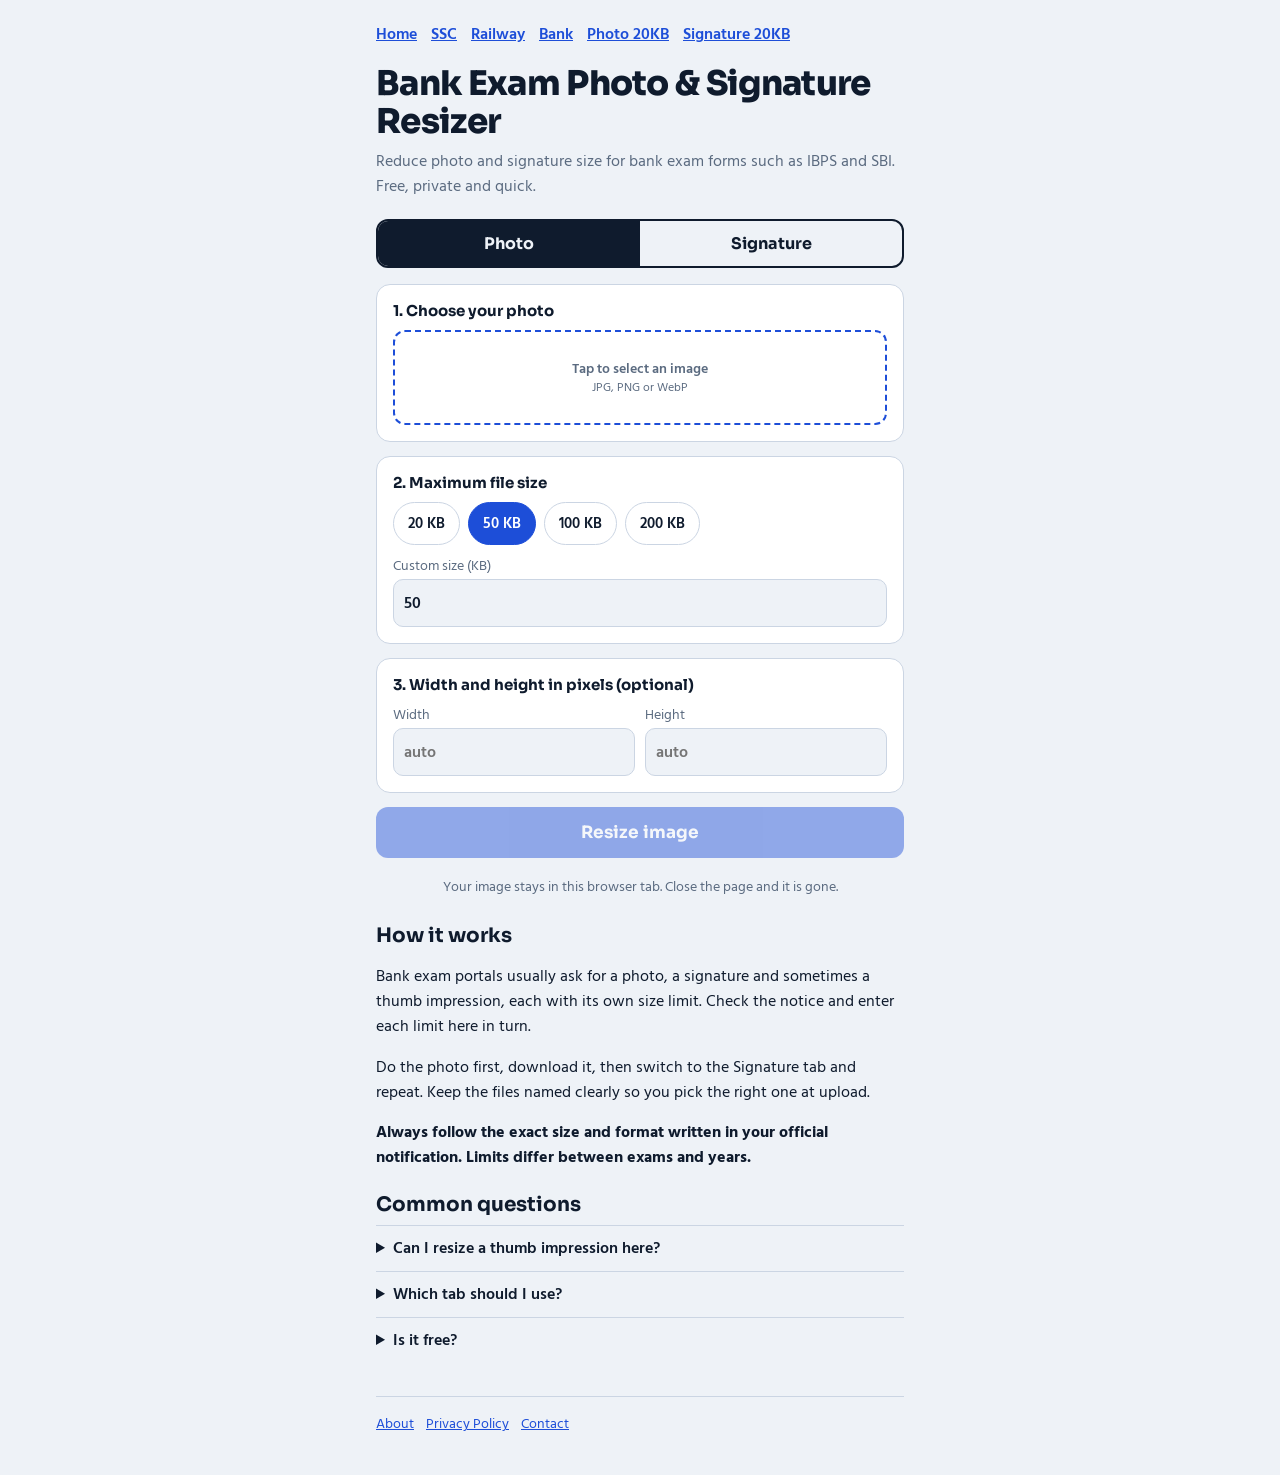
==== bank.html @ f3f5e994 "Create bank.html" ====
<!DOCTYPE html>
<html lang="en"><head><meta charset="utf-8"><meta name="viewport" content="width=device-width, initial-scale=1, viewport-fit=cover"><title>Bank Exam Photo &amp; Signature Resizer (IBPS, SBI) – Reduce KB</title><meta name="description" content="Reduce photo and signature size for bank exam forms such as IBPS and SBI. Free, private and quick."><link rel="stylesheet" href="https://fonts.googleapis.com/css2?family=Hind+Siliguri:wght@400;600;700&family=Sora:wght@500;700;800&display=swap"><link rel="stylesheet" href="/style.css"></head><body><main><nav class="top"><a href="/">Home</a><a href="/ssc">SSC</a><a href="/railway">Railway</a><a href="/bank">Bank</a><a href="/photo-20kb">Photo 20KB</a><a href="/signature-20kb">Signature 20KB</a></nav><h1>Bank Exam Photo &amp; Signature Resizer</h1><p class="sub">Reduce photo and signature size for bank exam forms such as IBPS and SBI. Free, private and quick.</p><div class="tabs" role="tablist">
<button role="tab" id="t-photo" aria-selected="true">Photo</button>
<button role="tab" id="t-sign" aria-selected="false">Signature</button>
</div>

<div class="card">
<h2 id="h-up">1. Choose your photo</h2>
<label class="drop"><span id="fname">Tap to select an image</span><small>JPG, PNG or WebP</small><input type="file" id="file" accept="image/*"></label>
</div>

<div class="card">
<h2>2. Maximum file size</h2>
<div class="chips" id="chips"></div>
<label>Custom size (KB)<input type="number" id="kb" min="2" max="5000" inputmode="numeric"></label>
</div>

<div class="card">
<h2>3. Width and height in pixels (optional)</h2>
<div class="row">
<label>Width<input type="number" id="w" min="20" max="4000" inputmode="numeric" placeholder="auto"></label>
<label>Height<input type="number" id="h" min="20" max="4000" inputmode="numeric" placeholder="auto"></label>
</div>
</div>

<button class="go" id="go" disabled>Resize image</button>

<div class="card" id="res" style="margin-top:14px" aria-live="polite">
<img id="prev" alt="Resized preview">
<p class="stat" id="stat"></p>
<p class="note" id="warn"></p>
<button class="go" id="dl" style="margin-top:12px">Download JPG</button>
<p class="note" id="hint"></p>
</div>

<p class="priv">Your image stays in this browser tab. Close the page and it is gone.</p><section class="guide"><h2>How it works</h2><p>Bank exam portals usually ask for a photo, a signature and sometimes a thumb impression, each with its own size limit. Check the notice and enter each limit here in turn.</p><p>Do the photo first, download it, then switch to the Signature tab and repeat. Keep the files named clearly so you pick the right one at upload.</p><p><strong>Always follow the exact size and format written in your official notification. Limits differ between exams and years.</strong></p><h2>Common questions</h2><details><summary>Can I resize a thumb impression here?</summary><p>Yes. Upload the scanned image on either tab and set the size your form asks for.</p></details><details><summary>Which tab should I use?</summary><p>Photo or Signature only changes the suggested sizes. Both tabs give the same result for any size you type.</p></details><details><summary>Is it free?</summary><p>Yes, there is no sign-up and no limit on how many images you resize.</p></details></section><footer><a href="/about">About</a><a href="/privacy">Privacy Policy</a><a href="/contact">Contact</a></footer></main><script>window.PAGE={mode:"photo",kb:50};</script><script src="/app.js"></script></body></html>
---- style.css ----
:root{--bg:#EEF2F7;--panel:#fff;--ink:#0F1B2D;--mute:#5B6B80;--line:#CBD5E3;--acc:#1D4ED8;--accink:#fff;--ok:#12803F;--bad:#B93222;
box-sizing:border-box;padding-top:env(safe-area-inset-top,0px);padding-bottom:env(safe-area-inset-bottom,0px)}
@media (prefers-color-scheme:dark){:root:not([data-theme="light"]){--bg:#0C1422;--panel:#142036;--ink:#E8EEF8;--mute:#93A3BB;--line:#2A3A55;--acc:#6D93FF;--accink:#08122A;--ok:#4CC27F;--bad:#FF8A78}}
:root[data-theme="dark"]{--bg:#0C1422;--panel:#142036;--ink:#E8EEF8;--mute:#93A3BB;--line:#2A3A55;--acc:#6D93FF;--accink:#08122A;--ok:#4CC27F;--bad:#FF8A78}
html{scroll-padding-top:env(safe-area-inset-top,0px)}
*{box-sizing:border-box}
body{margin:0;background:var(--bg);color:var(--ink);font:400 16px/1.55 "Hind Siliguri",system-ui,sans-serif}
main{max-width:560px;margin:0 auto;padding:22px 16px 40px}
h1{font:800 clamp(26px,7vw,34px)/1.12 Sora,system-ui,sans-serif;margin:0 0 8px;letter-spacing:-.02em}
.sub{color:var(--mute);margin:0 0 20px}
.tabs{display:grid;grid-template-columns:1fr 1fr;border:2px solid var(--ink);border-radius:12px;overflow:hidden;margin-bottom:16px}
.tabs button{font:700 16px Sora,sans-serif;padding:12px;border:0;background:transparent;color:var(--ink);cursor:pointer}
.tabs button[aria-selected="true"]{background:var(--ink);color:var(--bg)}
.card{background:var(--panel);border:1px solid var(--line);border-radius:14px;padding:16px;margin-bottom:14px}
.card h2{font:700 15px Sora,sans-serif;margin:0 0 10px}
.drop{display:block;border:2px dashed var(--acc);border-radius:12px;padding:26px 12px;text-align:center;cursor:pointer;font-weight:600}
.drop small{display:block;color:var(--mute);font-weight:400}
input[type=file]{position:absolute;opacity:0;width:1px;height:1px}
.drop:focus-within{outline:3px solid var(--acc);outline-offset:2px}
.chips{display:flex;flex-wrap:wrap;gap:8px;margin-bottom:10px}
.chips button{font:600 15px "Hind Siliguri",sans-serif;padding:8px 14px;border-radius:999px;border:1.5px solid var(--line);background:transparent;color:var(--ink);cursor:pointer}
.chips button[aria-pressed="true"]{border-color:var(--acc);background:var(--acc);color:var(--accink)}
.row{display:grid;grid-template-columns:1fr 1fr;gap:10px}
label{display:block;font-size:14px;color:var(--mute)}
input[type=number]{width:100%;font:600 16px "Hind Siliguri",sans-serif;padding:10px;border:1.5px solid var(--line);border-radius:10px;background:var(--bg);color:var(--ink);margin-top:2px}
button:focus-visible,input:focus-visible{outline:3px solid var(--acc);outline-offset:2px}
.go{width:100%;font:700 17px Sora,sans-serif;padding:15px;border:0;border-radius:12px;background:var(--acc);color:var(--accink);cursor:pointer}
.go:disabled{opacity:.45;cursor:not-allowed}
#res{display:none}
#res img{display:block;max-width:100%;max-height:300px;margin:0 auto 12px;border:1px solid var(--line);border-radius:8px;background:#fff}
.stat{font-weight:600;text-align:center;margin:0 0 4px}
.ok{color:var(--ok)}.bad{color:var(--bad)}
.note{font-size:14px;color:var(--mute);text-align:center;margin:8px 0 0}
.priv{font-size:14px;color:var(--mute);text-align:center;margin-top:18px}

nav.top{display:flex;gap:14px;flex-wrap:wrap;font-weight:600;margin-bottom:18px}
a{color:var(--acc)}
.guide{margin-top:26px}.guide h2{font:700 20px Sora,sans-serif;margin:22px 0 8px}
.guide p,.guide li{max-width:70ch}
details{border-top:1px solid var(--line);padding:10px 0}summary{font-weight:600;cursor:pointer}
footer{margin-top:34px;padding-top:16px;border-top:1px solid var(--line);font-size:14px;color:var(--mute)}
footer a{margin-right:12px}
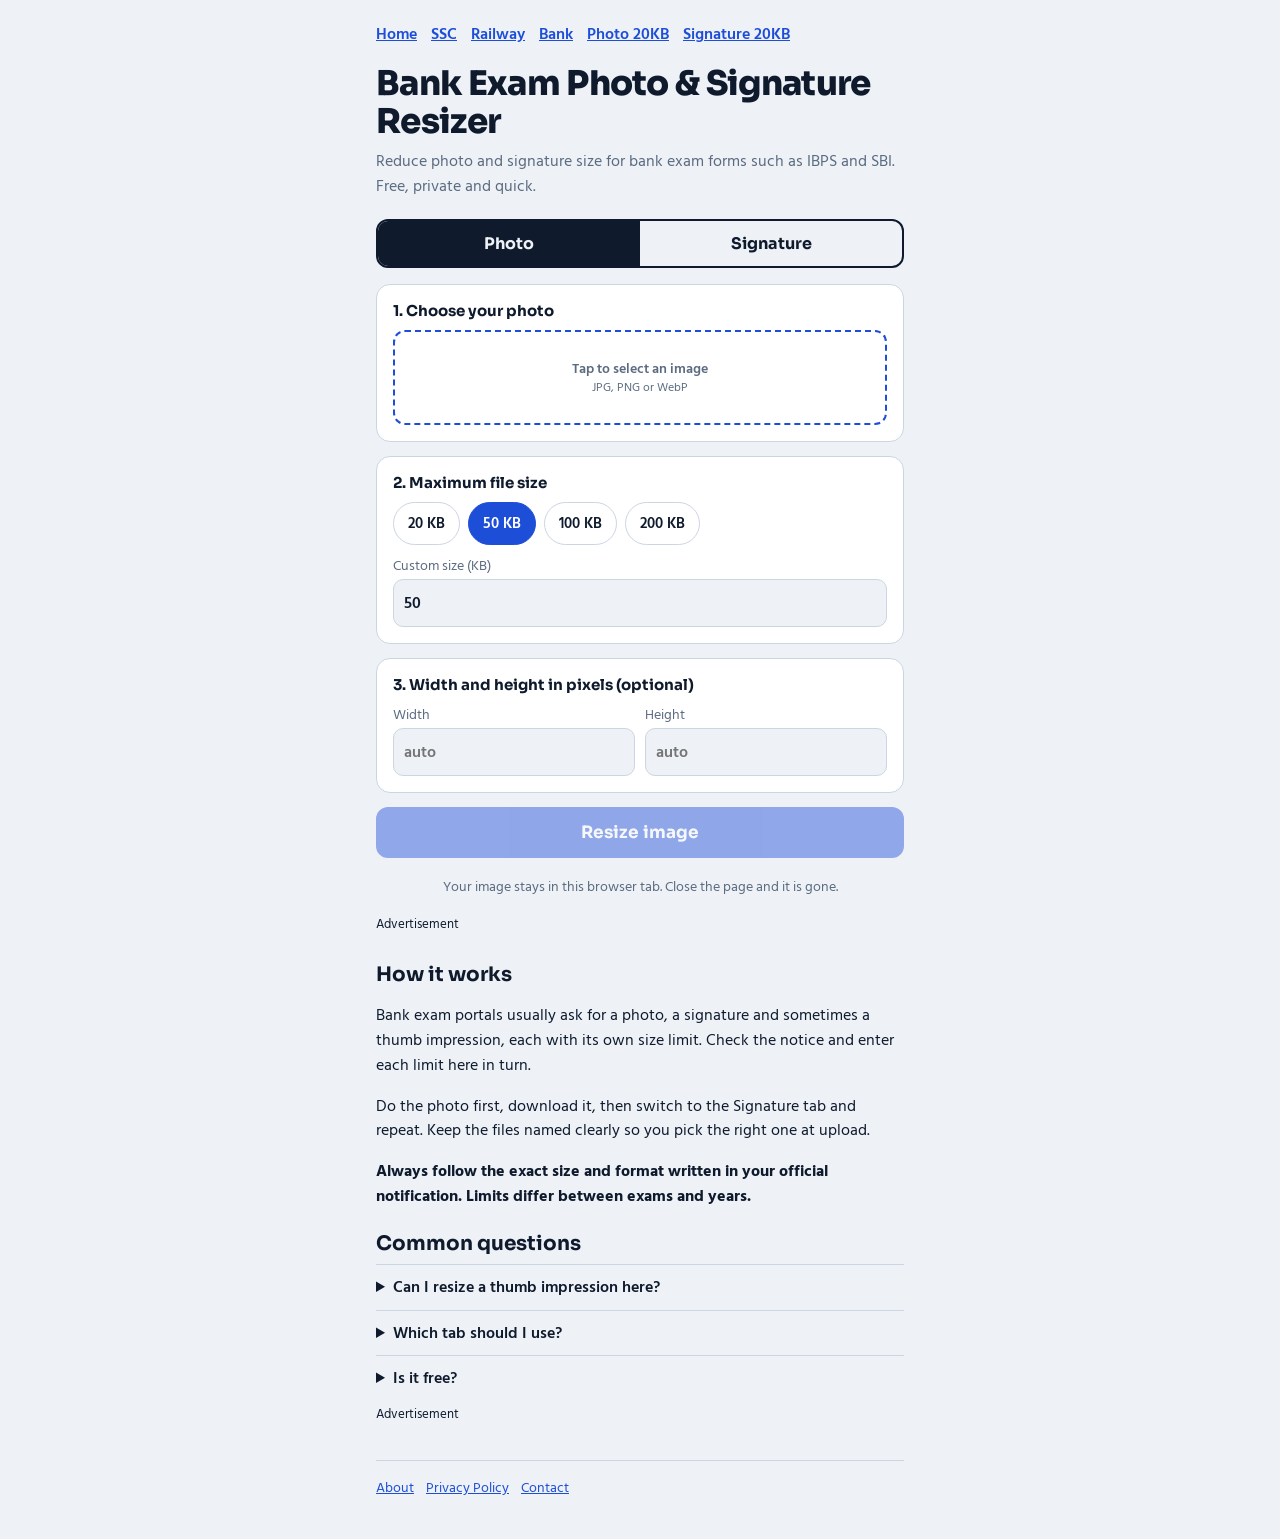
==== commit e183e268: "Update bank.html" ====
--- a/bank.html
+++ b/bank.html
@@ -33,4 +33,14 @@
 <p class="note" id="hint"></p>
 </div>
 
-<p class="priv">Your image stays in this browser tab. Close the page and it is gone.</p><section class="guide"><h2>How it works</h2><p>Bank exam portals usually ask for a photo, a signature and sometimes a thumb impression, each with its own size limit. Check the notice and enter each limit here in turn.</p><p>Do the photo first, download it, then switch to the Signature tab and repeat. Keep the files named clearly so you pick the right one at upload.</p><p><strong>Always follow the exact size and format written in your official notification. Limits differ between exams and years.</strong></p><h2>Common questions</h2><details><summary>Can I resize a thumb impression here?</summary><p>Yes. Upload the scanned image on either tab and set the size your form asks for.</p></details><details><summary>Which tab should I use?</summary><p>Photo or Signature only changes the suggested sizes. Both tabs give the same result for any size you type.</p></details><details><summary>Is it free?</summary><p>Yes, there is no sign-up and no limit on how many images you resize.</p></details></section><footer><a href="/about">About</a><a href="/privacy">Privacy Policy</a><a href="/contact">Contact</a></footer></main><script>window.PAGE={mode:"photo",kb:50};</script><script src="/app.js"></script></body></html>
+<p class="priv">Your image stays in this browser tab. Close the page and it is gone.</p><div class="ad"><small>Advertisement</small><script>
+  atOptions = {
+    'key' : '09274c3d370c949c4df51bc7dc05ffe4',
+    'format' : 'iframe',
+    'height' : 250,
+    'width' : 300,
+    'params' : {}
+  };
+</script>
+<script src="https://www.highrevenueformat.com/09274c3d370c949c4df51bc7dc05ffe4/invoke.js"></script></div><section class="guide"><h2>How it works</h2><p>Bank exam portals usually ask for a photo, a signature and sometimes a thumb impression, each with its own size limit. Check the notice and enter each limit here in turn.</p><p>Do the photo first, download it, then switch to the Signature tab and repeat. Keep the files named clearly so you pick the right one at upload.</p><p><strong>Always follow the exact size and format written in your official notification. Limits differ between exams and years.</strong></p><h2>Common questions</h2><details><summary>Can I resize a thumb impression here?</summary><p>Yes. Upload the scanned image on either tab and set the size your form asks for.</p></details><details><summary>Which tab should I use?</summary><p>Photo or Signature only changes the suggested sizes. Both tabs give the same result for any size you type.</p></details><details><summary>Is it free?</summary><p>Yes, there is no sign-up and no limit on how many images you resize.</p></details><div class="ad"><small>Advertisement</small><script async="async" data-cfasync="false" src="https://pl31756710.profitableratecpmnetwork.com/7315538c08d8e907172d96a855b437c9/invoke.js"></script>
+<div id="container-7315538c08d8e907172d96a855b437c9"></div></div></section><footer><a href="/about">About</a><a href="/privacy">Privacy Policy</a><a href="/contact">Contact</a></footer></main><script>window.PAGE={mode:"photo",kb:50};</script><script src="/app.js"></script></body></html>
